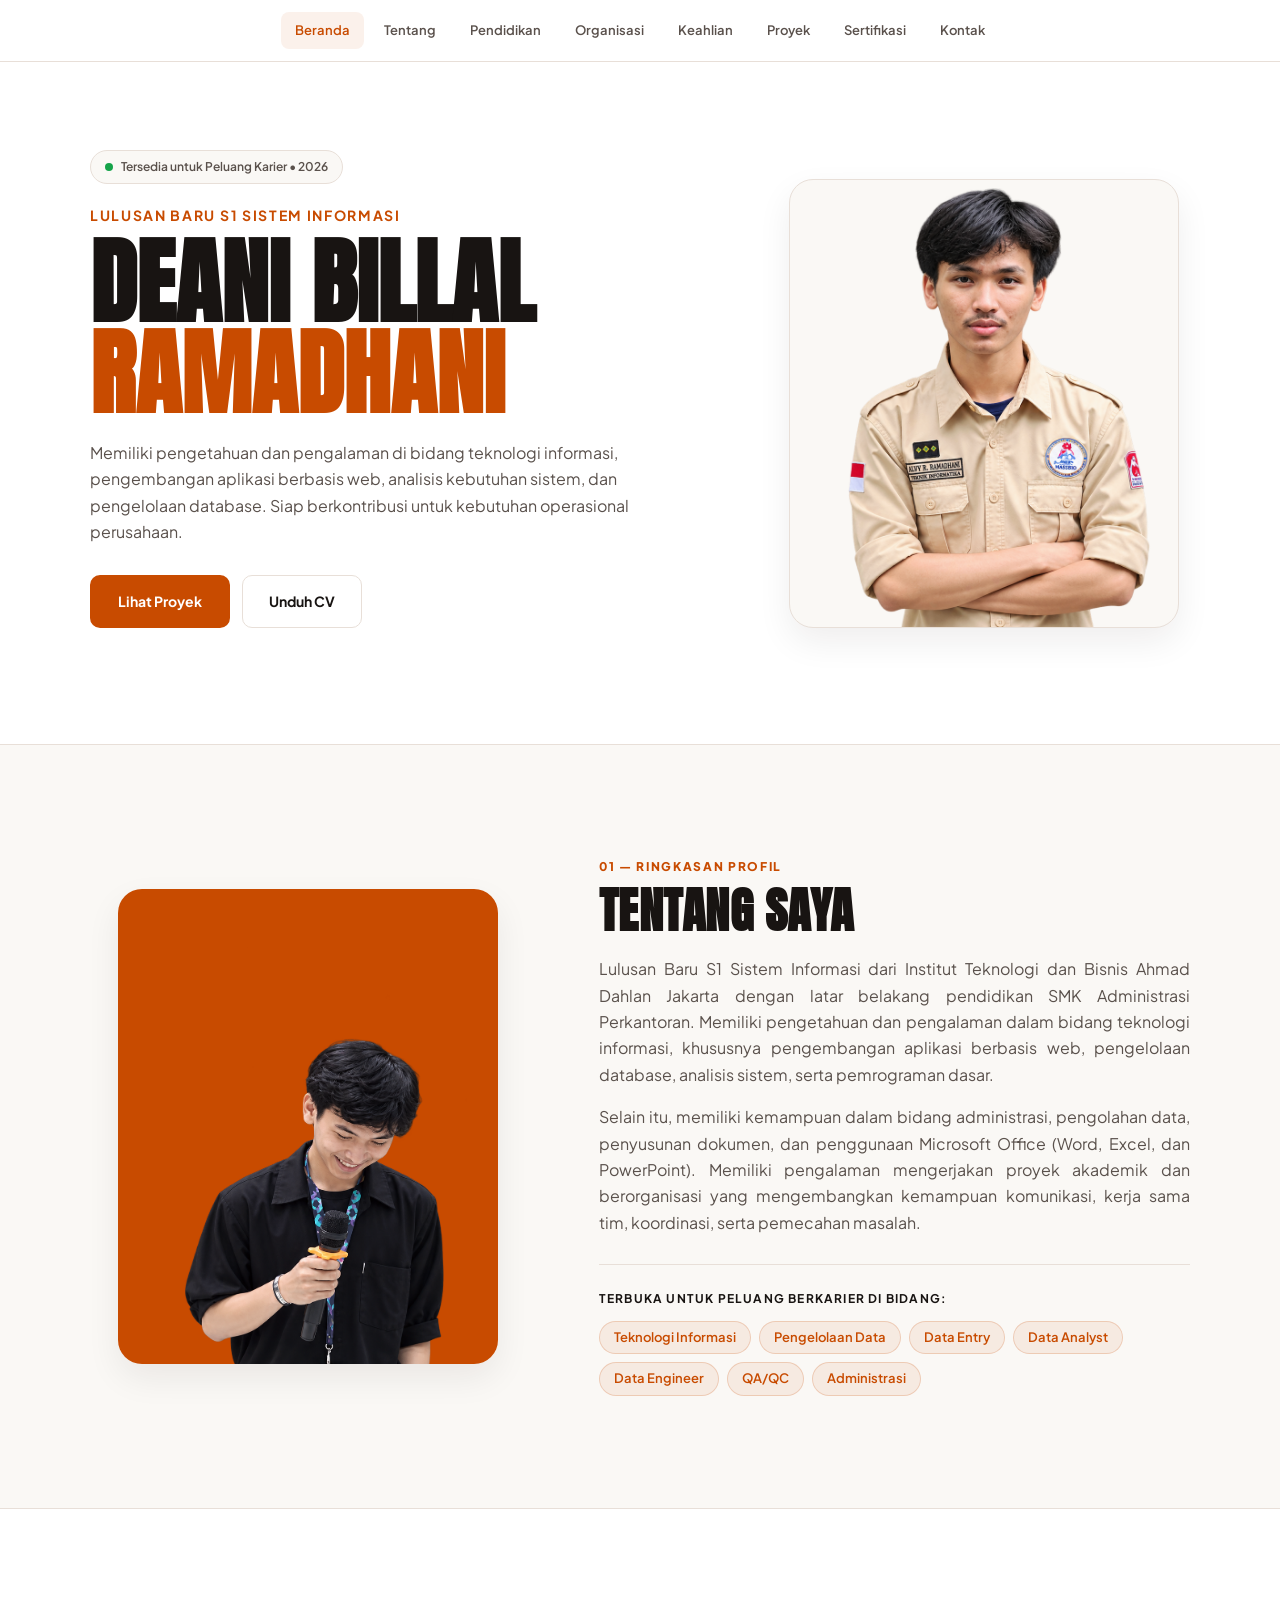
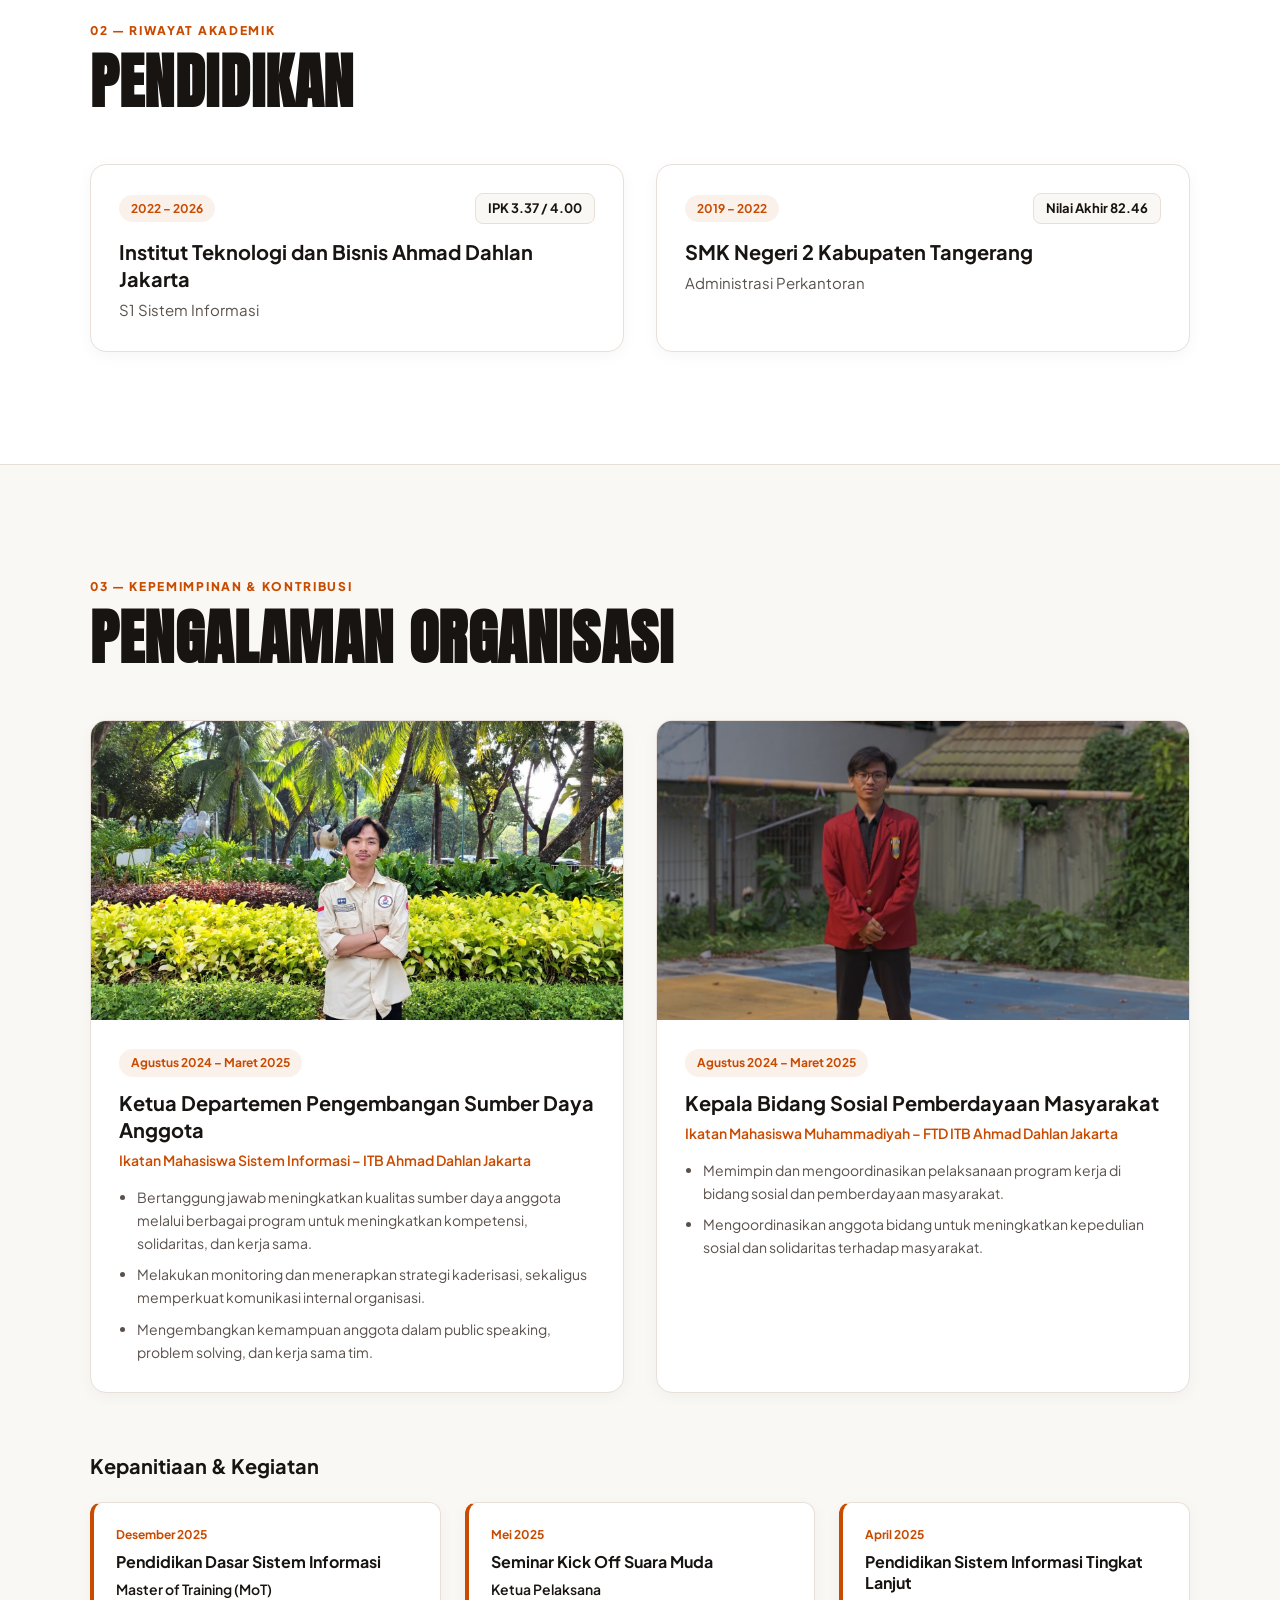
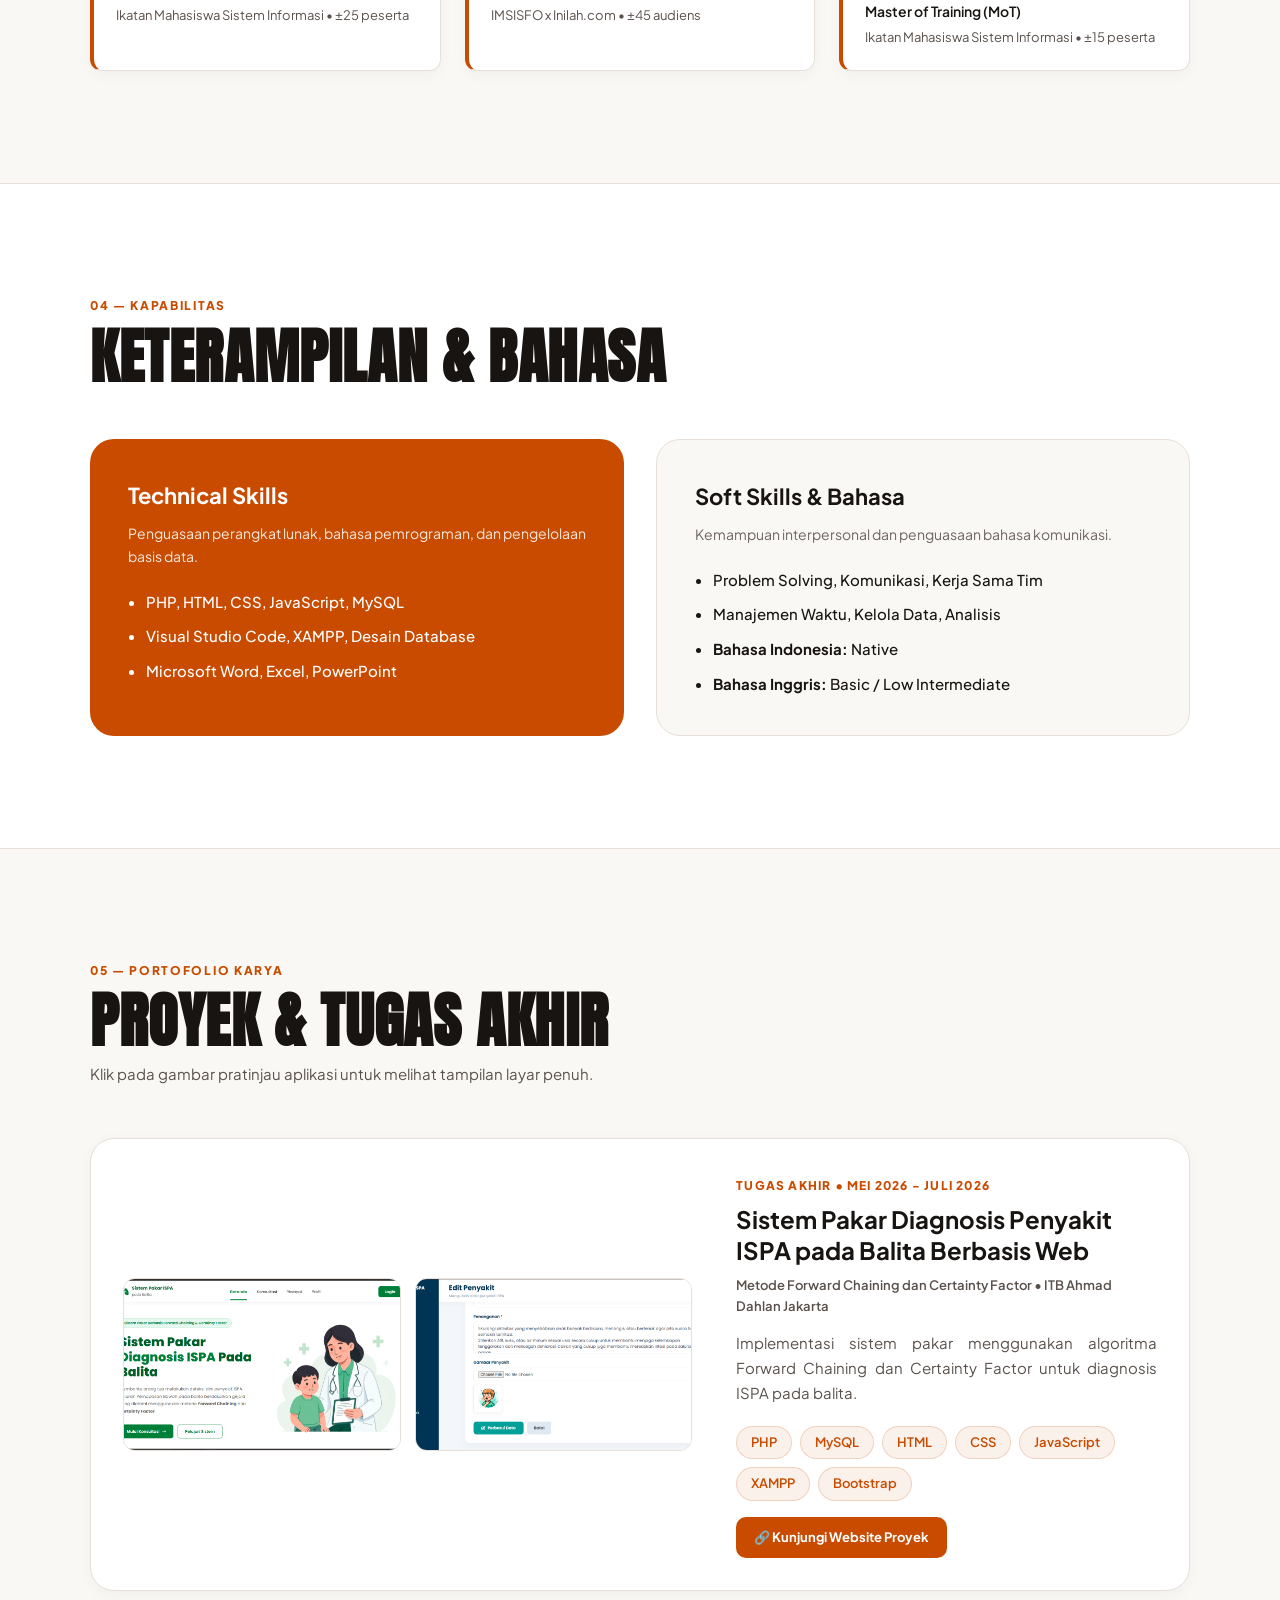
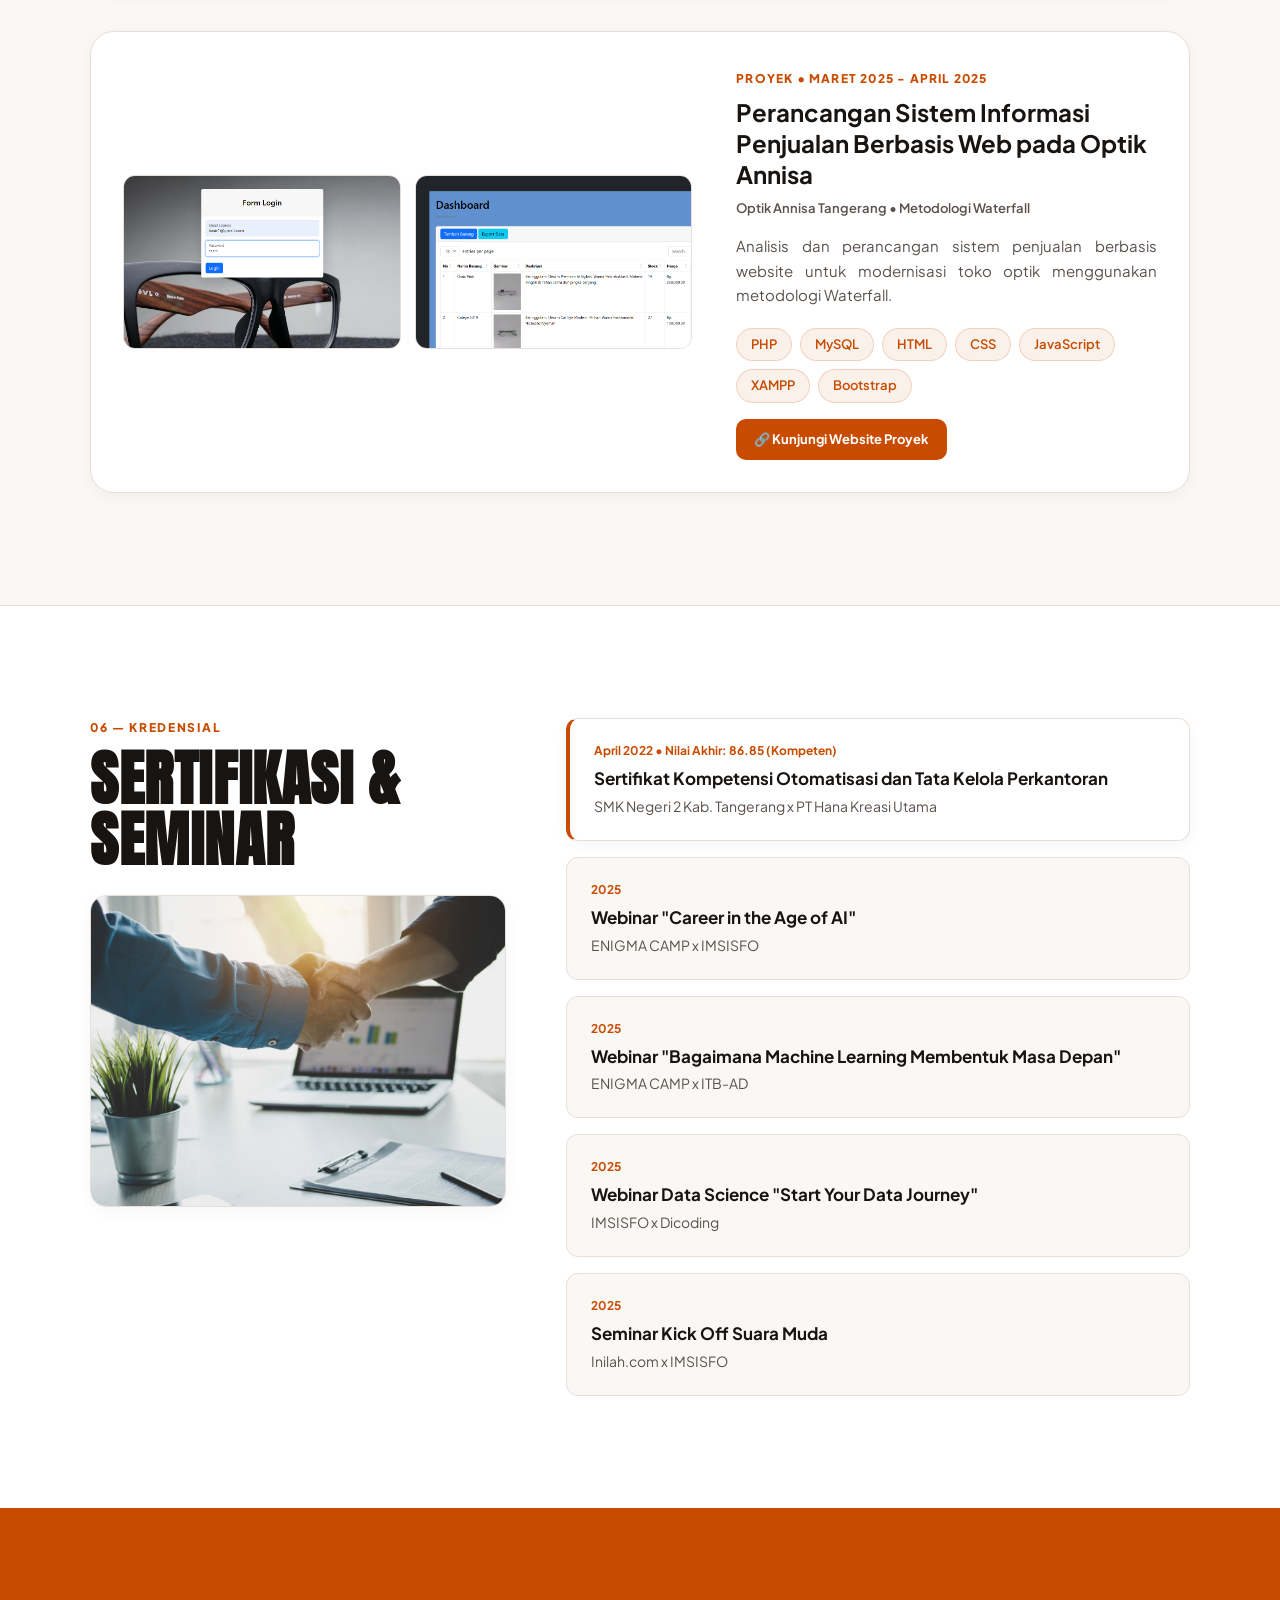
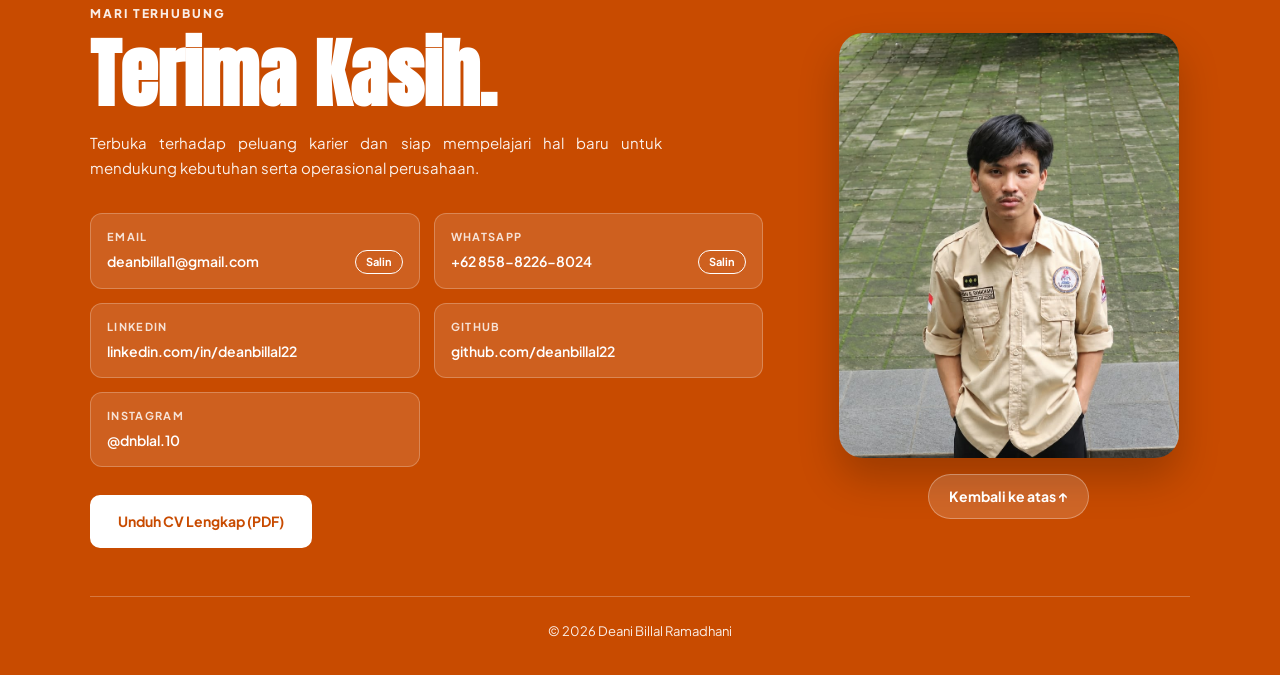
==== index.html @ 6716c003 "Final polish: Bento grid, responsive text, interactive UI" ====
<!DOCTYPE html>
<html lang="id">
<head>
  <meta charset="utf-8">
  <meta name="viewport" content="width=device-width, initial-scale=1, viewport-fit=cover">
  <title>Deani Billal Ramadhani — Portofolio 2026</title>
  <meta name="description" content="Portofolio Deani Billal Ramadhani, lulusan S1 Sistem Informasi dengan keahlian di bidang pengembangan web, pengelolaan data, dan administrasi perkantoran.">
  <link rel="preconnect" href="https://fonts.googleapis.com">
  <link rel="preconnect" href="https://fonts.gstatic.com" crossorigin>
  <link href="https://fonts.googleapis.com/css2?family=Anton&family=Plus+Jakarta+Sans:wght@400;500;600;700;800&display=swap" rel="stylesheet">
  <link rel="stylesheet" href="style.css">
</head>
<body>

  <!-- Navigasi Rata Tengah -->
  <header class="navbar">
    <nav class="nav-inner" aria-label="Navigasi utama">
      <a href="#beranda" class="active">Beranda</a>
      <a href="#tentang">Tentang</a>
      <a href="#pendidikan">Pendidikan</a>
      <a href="#organisasi">Organisasi</a>
      <a href="#keahlian">Keahlian</a>
      <a href="#proyek">Proyek</a>
      <a href="#sertifikasi">Sertifikasi</a>
      <a href="#kontak">Kontak</a>
    </nav>
  </header>

  <!-- 1. HERO / BERANDA -->
  <section class="hero" id="beranda">
    <div class="wrap">
      <div class="hero-layout">
        <div class="hero-content">
          <div class="status-pill">
            <span class="dot"></span> Tersedia untuk Peluang Karier • 2026
          </div>
          <p class="hero-kicker">Lulusan Baru S1 Sistem Informasi</p>
          <h1 class="hero-name">DEANI BILLAL<br><span>RAMADHANI</span></h1>
          <p class="hero-desc">
            Memiliki pengetahuan dan pengalaman di bidang teknologi informasi, pengembangan aplikasi berbasis web, analisis kebutuhan sistem, dan pengelolaan database. Siap berkontribusi untuk kebutuhan operasional perusahaan.
          </p>
          <div class="hero-cta">
            <a href="#proyek" class="btn btn-primary">Lihat Proyek</a>
            <a href="CV_Deani_Billal_Ramadhani.pdf" download class="btn btn-secondary">Unduh CV</a>
          </div>
        </div>

        <div class="hero-media">
          <div class="hero-photo-card">
            <img src="images/profil.png" alt="Deani Billal Ramadhani">
          </div>
        </div>
      </div>
    </div>
  </section>

  <!-- 2. TENTANG SAYA -->
  <section class="sec alt" id="tentang">
    <div class="wrap">
      <div class="about-layout">
        <div class="about-media">
          <div class="about-photo-frame">
            <img src="images/perkenalan.png" alt="Deani Billal Ramadhani">
          </div>
        </div>

        <div class="about-text">
          <span class="eyebrow">01 — RINGKASAN PROFIL</span>
          <h2 class="sec-title">Tentang Saya</h2>
          <p>
            Lulusan Baru S1 Sistem Informasi dari Institut Teknologi dan Bisnis Ahmad Dahlan Jakarta dengan latar belakang pendidikan SMK Administrasi Perkantoran. Memiliki pengetahuan dan pengalaman dalam bidang teknologi informasi, khususnya pengembangan aplikasi berbasis web, pengelolaan database, analisis sistem, serta pemrograman dasar.</p>
          <p>
            Selain itu, memiliki kemampuan dalam bidang administrasi, pengolahan data, penyusunan dokumen, dan penggunaan Microsoft Office (Word, Excel, dan PowerPoint). Memiliki pengalaman mengerjakan proyek akademik dan berorganisasi yang mengembangkan kemampuan komunikasi, kerja sama tim, koordinasi, serta pemecahan masalah.</p>

          <div class="focus-area">
            <span class="focus-label">Terbuka untuk peluang berkarier di bidang:</span>
            <div class="tag-cloud">
              <span>Teknologi Informasi</span>
              <span>Pengelolaan Data</span>
              <span>Data Entry</span>
              <span>Data Analyst</span>
              <span>Data Engineer</span>
              <span>QA/QC</span>
              <span>Administrasi</span>
            </div>
          </div>
        </div>
      </div>
    </div>
  </section>

  <!-- 3. PENDIDIKAN -->
  <section class="sec" id="pendidikan">
    <div class="wrap">
      <div class="sec-head">
        <span class="eyebrow">02 — RIWAYAT AKADEMIK</span>
        <h2 class="sec-title">Pendidikan</h2>
      </div>

      <div class="grid-2">
        <article class="card">
          <div class="card-top">
            <span class="pill-year">2022 – 2026</span>
            <span class="score-badge">IPK 3.37 / 4.00</span>
          </div>
          <h3 class="card-title">Institut Teknologi dan Bisnis Ahmad Dahlan Jakarta</h3>
          <p class="card-sub">S1 Sistem Informasi</p>
        </article>

        <article class="card">
          <div class="card-top">
            <span class="pill-year">2019 – 2022</span>
            <span class="score-badge">Nilai Akhir 82.46</span>
          </div>
          <h3 class="card-title">SMK Negeri 2 Kabupaten Tangerang</h3>
          <p class="card-sub">Administrasi Perkantoran</p>
        </article>
      </div>
    </div>
  </section>

  <!-- 4. ORGANISASI & KEPANITIAAN -->
  <section class="sec alt" id="organisasi">
    <div class="wrap">
      <div class="sec-head">
        <span class="eyebrow">03 — KEPEMIMPINAN &amp; KONTRIBUSI</span>
        <h2 class="sec-title">Pengalaman Organisasi</h2>
      </div>

      <div class="grid-2">
        <article class="org-card">
          <div class="org-thumb">
            <img src="images/organisasi-1.jpg" alt="Organisasi IMSISFO">
          </div>
          <div class="org-body">
            <span class="pill-year">Agustus 2024 – Maret 2025</span>
            <h3 class="card-title">Ketua Departemen Pengembangan Sumber Daya Anggota</h3>
            <p class="org-inst">Ikatan Mahasiswa Sistem Informasi – ITB Ahmad Dahlan Jakarta</p>
            <ul class="bullet-list">
              <li>Bertanggung jawab meningkatkan kualitas sumber daya anggota melalui berbagai program untuk meningkatkan kompetensi, solidaritas, dan kerja sama.</li>
              <li>Melakukan monitoring dan menerapkan strategi kaderisasi, sekaligus memperkuat komunikasi internal organisasi.</li>
              <li>Mengembangkan kemampuan anggota dalam public speaking, problem solving, dan kerja sama tim.</li>
            </ul>
          </div>
        </article>

        <article class="org-card">
          <div class="org-thumb">
            <img src="images/organisasi-2.png" alt="Organisasi IMM" style="object-position: 50% 25%;">
          </div>
          <div class="org-body">
            <span class="pill-year">Agustus 2024 – Maret 2025</span>
            <h3 class="card-title">Kepala Bidang Sosial Pemberdayaan Masyarakat</h3>
            <p class="org-inst">Ikatan Mahasiswa Muhammadiyah – FTD ITB Ahmad Dahlan Jakarta</p>
            <ul class="bullet-list">
              <li>Memimpin dan mengoordinasikan pelaksanaan program kerja di bidang sosial dan pemberdayaan masyarakat.</li>
              <li>Mengoordinasikan anggota bidang untuk meningkatkan kepedulian sosial dan solidaritas terhadap masyarakat.</li>
            </ul>
          </div>
        </article>
      </div>

      <div class="sub-block">
        <h3 class="sub-heading">Kepanitiaan &amp; Kegiatan</h3>
        <div class="grid-3">
          <div class="mini-card">
            <span class="mini-date">Desember 2025</span>
            <h4>Pendidikan Dasar Sistem Informasi</h4>
            <p class="mini-role">Master of Training (MoT)</p>
            <p class="mini-org">Ikatan Mahasiswa Sistem Informasi • ±25 peserta</p>
          </div>

          <div class="mini-card">
            <span class="mini-date">Mei 2025</span>
            <h4>Seminar Kick Off Suara Muda</h4>
            <p class="mini-role">Ketua Pelaksana</p>
            <p class="mini-org">IMSISFO x Inilah.com • ±45 audiens</p>
          </div>

          <div class="mini-card">
            <span class="mini-date">April 2025</span>
            <h4>Pendidikan Sistem Informasi Tingkat Lanjut</h4>
            <p class="mini-role">Master of Training (MoT)</p>
            <p class="mini-org">Ikatan Mahasiswa Sistem Informasi • ±15 peserta</p>
          </div>
        </div>
      </div>
    </div>
  </section>

  <!-- 5. KEAHLIAN & KOMPETENSI -->
  <section class="sec" id="keahlian">
    <div class="wrap">
      <div class="sec-head">
        <span class="eyebrow">04 — KAPABILITAS</span>
        <h2 class="sec-title">Keterampilan &amp; Bahasa</h2>
      </div>

      <div class="grid-2">
        <div class="skill-box accent-box">
          <h3>Technical Skills</h3>
          <p>Penguasaan perangkat lunak, bahasa pemrograman, dan pengelolaan basis data.</p>
          <ul class="skill-items">
            <li>PHP, HTML, CSS, JavaScript, MySQL</li>
            <li>Visual Studio Code, XAMPP, Desain Database</li>
            <li>Microsoft Word, Excel, PowerPoint</li>
          </ul>
        </div>

        <div class="skill-box light-box">
          <h3>Soft Skills &amp; Bahasa</h3>
          <p>Kemampuan interpersonal dan penguasaan bahasa komunikasi.</p>
          <ul class="skill-items">
            <li>Problem Solving, Komunikasi, Kerja Sama Tim</li>
            <li>Manajemen Waktu, Kelola Data, Analisis</li>
            <li><strong>Bahasa Indonesia:</strong> Native</li>
            <li><strong>Bahasa Inggris:</strong> Basic / Low Intermediate</li>
          </ul>
        </div>
      </div>
    </div>
  </section>

  <!-- 6. PROYEK & TUGAS AKHIR -->
  <section class="sec alt" id="proyek">
    <div class="wrap">
      <div class="sec-head">
        <span class="eyebrow">05 — PORTOFOLIO KARYA</span>
        <h2 class="sec-title">Proyek &amp; Tugas Akhir</h2>
        <p class="sec-lead">Klik pada gambar pratinjau aplikasi untuk melihat tampilan layar penuh.</p>
      </div>

      <div class="project-stack">
        <!-- Proyek 1 -->
        <article class="project-row">
          <div class="project-gallery">
            <div class="shot zoomable">
              <img src="images/proyek-1.png" alt="Sistem Pakar ISPA Balita">
            </div>
            <div class="shot zoomable">
              <img src="images/proyek-1b.png" alt="Admin Panel Sistem Pakar ISPA">
            </div>
          </div>
          <div class="project-detail">
          <span class="proj-num">TUGAS AKHIR • MEI 2026 - JULI 2026</span>
          <h3>Sistem Pakar Diagnosis Penyakit ISPA pada Balita Berbasis Web</h3>
          <p class="proj-meta">Metode Forward Chaining dan Certainty Factor • ITB Ahmad Dahlan Jakarta</p>
          <p class="proj-desc">
            Implementasi sistem pakar menggunakan algoritma Forward Chaining dan Certainty Factor untuk diagnosis ISPA pada balita.
          </p>
          <div class="tag-cloud">
            <span>PHP</span><span>MySQL</span><span>HTML</span><span>CSS</span><span>JavaScript</span><span>XAMPP</span><span>Bootstrap</span>
          </div>
          <div style="margin-top: 16px;">
          <a href="https://expert-system-ispa.echoesgarment.net" target="_blank" rel="noopener" class="btn btn-primary" style="padding: 8px 16px; font-size: 13px;">
            🔗 Kunjungi Website Proyek
          </a>
          </div>
          </div>
        </article>

        <!-- Proyek 2 -->
        <article class="project-row">
          <div class="project-gallery">
            <div class="shot zoomable">
              <img src="images/proyek-2.png" alt="Login Admin Optik Annisa">
            </div>
            <div class="shot zoomable">
              <img src="images/proyek-2b.png" alt="Dashboard Sistem Informasi Optik Annisa">
            </div>
          </div>
          <div class="project-detail">
            <span class="proj-num">PROYEK • MARET 2025 - APRIL 2025</span>
            <h3>Perancangan Sistem Informasi Penjualan Berbasis Web pada Optik Annisa</h3>
            <p class="proj-meta">Optik Annisa Tangerang • Metodologi Waterfall</p>
            <p class="proj-desc">
              Analisis dan perancangan sistem penjualan berbasis website untuk modernisasi toko optik menggunakan metodologi Waterfall.
            </p>
            <div class="tag-cloud">
              <span>PHP</span><span>MySQL</span><span>HTML</span><span>CSS</span><span>JavaScript</span><span>XAMPP</span><span>Bootstrap</span>
            </div>
            <div style="margin-top: 16px;">
             <a href="https://expert-system-ispa.echoesgarment.net" target="_blank" rel="noopener" class="btn btn-primary" style="padding: 8px 16px; font-size: 13px;">
              🔗 Kunjungi Website Proyek
            </a>
            </div>
          </div>
        </article>
      </div>
    </div>
  </section>

  <!-- 7. SERTIFIKASI & SEMINAR -->
  <section class="sec" id="sertifikasi">
    <div class="wrap">
      <div class="cert-layout">
        <div class="cert-side">
          <span class="eyebrow">06 — KREDENSIAL</span>
          <h2 class="sec-title">Sertifikasi &amp; Seminar</h2>
          <div class="cert-photo">
            <img src="images/sertifikasi.png" alt="Sertifikasi dan Pelatihan">
          </div>
        </div>

        <div class="cert-items">
          <article class="cert-item highlight-cert">
            <span class="cert-time">April 2022 • Nilai Akhir: 86.85 (Kompeten)</span>
            <h3>Sertifikat Kompetensi Otomatisasi dan Tata Kelola Perkantoran</h3>
            <p>SMK Negeri 2 Kab. Tangerang x PT Hana Kreasi Utama</p>
          </article>

          <article class="cert-item">
            <span class="cert-time">2025</span>
            <h3>Webinar "Career in the Age of AI"</h3>
            <p>ENIGMA CAMP x IMSISFO</p>
          </article>

          <article class="cert-item">
            <span class="cert-time">2025</span>
            <h3>Webinar "Bagaimana Machine Learning Membentuk Masa Depan"</h3>
            <p>ENIGMA CAMP x ITB-AD</p>
          </article>

          <article class="cert-item">
            <span class="cert-time">2025</span>
            <h3>Webinar Data Science "Start Your Data Journey"</h3>
            <p>IMSISFO x Dicoding</p>
          </article>

          <article class="cert-item">
            <span class="cert-time">2025</span>
            <h3>Seminar Kick Off Suara Muda</h3>
            <p>Inilah.com x IMSISFO</p>
          </article>
        </div>
      </div>
    </div>
  </section>

  <!-- 8. KONTAK & PENUTUP -->
  <footer class="footer" id="kontak">
    <div class="wrap">
      <div class="footer-layout">
        <div class="footer-info">
          <span class="footer-kicker">MARI TERHUBUNG</span>
          <h2 class="footer-heading">Terima Kasih.</h2>
          <p class="footer-lead">
            Terbuka terhadap peluang karier dan siap mempelajari hal baru untuk mendukung kebutuhan serta operasional perusahaan.
          </p>

          <div class="contact-grid">
            <div class="contact-card">
              <span class="c-label">Email</span>
              <div class="c-row">
                <a href="mailto:deanbillal1@gmail.com" id="val-email">deanbillal1@gmail.com</a>
                <button type="button" class="copy-btn" data-target="val-email">Salin</button>
              </div>
            </div>

            <div class="contact-card">
              <span class="c-label">WhatsApp</span>
              <div class="c-row">
                <a href="https://wa.me/6285882268024" target="_blank" rel="noopener" id="val-wa">+62 858-8226-8024</a>
                <button type="button" class="copy-btn" data-target="val-wa">Salin</button>
              </div>
            </div>

            <div class="contact-card">
              <span class="c-label">LinkedIn</span>
              <div class="c-row">
                <a href="https://www.linkedin.com/in/deanbillal22" target="_blank" rel="noopener">linkedin.com/in/deanbillal22</a>
              </div>
            </div>

            <!-- TAMBAHKAN KODE INI UNTUK GITHUB -->
            <div class="contact-card">
              <span class="c-label">GitHub</span>
              <div class="c-row">
                <a href="https://github.com/deanbillal22" target="_blank" rel="noopener">github.com/deanbillal22</a>
              </div>
            </div>

            <!-- KODE INSTAGRAM (Pastikan sudah ada atau sesuaikan link-nya) -->
            <div class="contact-card">
              <span class="c-label">Instagram</span>
              <div class="c-row">
                <a href="https://www.instagram.com/dnblal.10" target="_blank" rel="noopener">@dnblal.10</a>
              </div>
            </div>
          </div>

          <div class="footer-cta">
            <a href="CV_Deani_Billal_Ramadhani.pdf" download class="btn btn-white">Unduh CV Lengkap (PDF)</a>
          </div>
        </div>

       <div class="footer-media">
          <div class="footer-photo">
            <img src="images/penutup.jpg" alt="Deani Billal Ramadhani">
          </div>
          <!-- Tombol kembali ke atas dipindah ke sini (di bawah foto) -->
          <div class="footer-back-to-top">
            <a href="#beranda" class="btn-back-top">Kembali ke atas ↑</a>
          </div>
        </div>
      </div>

      <!-- Teks hak cipta diatur agar berada di tengah -->
      <div class="footer-bar center-bar">
        <span>© 2026 Deani Billal Ramadhani</span>
      </div>
    </div>
  </footer>

  <!-- Lightbox Modal -->
  <div class="lightbox" id="lightbox" aria-hidden="true" role="dialog">
    <button class="lb-close" id="lb-close" aria-label="Tutup pratinjau">&times;</button>
    <img id="lb-img" src="" alt="">
    <p id="lb-caption"></p>
  </div>

  <script src="script.js" defer></script>
</body>
</html>
---- style.css ----
/* ========== Reset & Variabel Desain ========== */
:root {
  --brand: #C84B00;
  --brand-hover: #A53D00;
  --brand-tint: rgba(200, 75, 0, 0.08);
  --bg: #FFFFFF;
  --bg-alt: #FAF8F5;
  --ink: #181412;
  --ink-muted: #5A514C;
  --border: #E8DFD8;
  --radius-xl: 24px;
  --radius-lg: 16px;
  --radius-md: 12px;
  --shadow-sm: 0 4px 16px rgba(24, 20, 18, 0.04);
  --shadow-md: 0 14px 34px rgba(24, 20, 18, 0.07);
  --font-display: 'Anton', Impact, sans-serif;
  --font-sans: 'Plus Jakarta Sans', system-ui, -apple-system, sans-serif;
}

*, *::before, *::after {
  box-sizing: border-box;
}

html {
  scroll-behavior: smooth;
  scroll-padding-top: 68px;
}

body {
  margin: 0;
  font-family: var(--font-sans);
  color: var(--ink);
  background: var(--bg);
  line-height: 1.65;
  -webkit-font-smoothing: antialiased;
  text-align: left;
}

img {
  display: block;
  width: 100%;
  height: 100%;
  object-fit: cover;
}

h1, h2, h3, h4, p, ul {
  margin: 0;
}

ul {
  padding: 0;
  list-style: none;
}

a {
  color: inherit;
  text-decoration: none;
}

.wrap {
  width: 100%;
  max-width: 1180px;
  margin-inline: auto;
  padding-inline: clamp(20px, 4vw, 40px);
}

/* ========== Navigasi Rata Tengah ========== */
.navbar {
  position: sticky;
  top: 0;
  z-index: 50;
  background: rgba(255, 255, 255, 0.92);
  backdrop-filter: blur(12px);
  border-bottom: 1px solid var(--border);
}

.nav-inner {
  max-width: 1180px;
  margin-inline: auto;
  padding: 12px 20px;
  display: flex;
  justify-content: center;
  gap: 6px;
  overflow-x: auto;
  scrollbar-width: none;
}

.nav-inner::-webkit-scrollbar {
  display: none;
}

.nav-inner a {
  padding: 8px 14px;
  font-size: 13px;
  font-weight: 600;
  color: var(--ink-muted);
  border-radius: 8px;
  white-space: nowrap;
  transition: all 0.2s ease;
}

.nav-inner a:hover,
.nav-inner a.active {
  color: var(--brand);
  background: var(--brand-tint);
}

/* ========== Tombol & Elemen Umum ========== */
.btn {
  display: inline-flex;
  align-items: center;
  justify-content: center;
  padding: 13px 26px;
  border-radius: 10px;
  font-size: 14px;
  font-weight: 700;
  transition: all 0.2s ease;
  cursor: pointer;
}

.btn-primary {
  background: var(--brand);
  color: #fff;
  border: 2px solid var(--brand);
}

.btn-primary:hover {
  background: var(--brand-hover);
  border-color: var(--brand-hover);
  transform: translateY(-2px);
}

.btn-secondary {
  background: #fff;
  color: var(--ink);
  border: 1.5px solid var(--border);
}

.btn-secondary:hover {
  border-color: var(--brand);
  color: var(--brand);
}

.btn-white {
  background: #fff;
  color: var(--brand);
  border: 2px solid #fff;
}

.btn-white:hover {
  background: rgba(255, 255, 255, 0.9);
  transform: translateY(-2px);
}

.eyebrow {
  display: block;
  font-size: 12px;
  font-weight: 800;
  letter-spacing: 0.14em;
  color: var(--brand);
  text-transform: uppercase;
  margin-bottom: 10px;
}

.sec {
  padding-block: clamp(72px, 9vw, 112px);
}

.sec.alt {
  background: var(--bg-alt);
  border-top: 1px solid var(--border);
  border-bottom: 1px solid var(--border);
}

.sec-head {
  margin-bottom: clamp(36px, 5vw, 52px);
}

.sec-title {
  font-family: var(--font-display);
  font-size: clamp(36px, 5.5vw, 60px);
  line-height: 1.02;
  letter-spacing: 0.01em;
  text-transform: uppercase;
  color: var(--ink);
}

.sec-lead {
  margin-top: 10px;
  font-size: 15px;
  color: var(--ink-muted);
  text-align: left;
}

/* ========== 1. Hero / Beranda ========== */
.hero {
  padding-block: clamp(48px, 7vw, 88px);
}

.hero-layout {
  display: grid;
  grid-template-columns: 1.2fr 0.8fr;
  gap: clamp(36px, 6vw, 72px);
  align-items: center;
}

.status-pill {
  display: inline-flex;
  align-items: center;
  gap: 8px;
  padding: 6px 14px;
  background: var(--bg-alt);
  border: 1px solid var(--border);
  border-radius: 999px;
  font-size: 12px;
  font-weight: 600;
  color: var(--ink-muted);
  margin-bottom: 20px;
  transition: all 0.2s ease;
}

.status-pill:hover {
  border-color: var(--brand);
  background: #fff;
  box-shadow: var(--shadow-sm);
}

.status-pill .dot {
  width: 8px;
  height: 8px;
  border-radius: 50%;
  background: #16A34A;
}

.hero-kicker {
  font-size: 14px;
  font-weight: 700;
  text-transform: uppercase;
  letter-spacing: 0.12em;
  color: var(--brand);
  margin-bottom: 10px;
}

.hero-name {
  font-family: var(--font-display);
  font-size: clamp(54px, 7.5vw, 94px);
  line-height: 0.96;
  color: var(--ink);
  margin-bottom: 22px;
}

.hero-name span {
  color: var(--brand);
}

.hero-desc {
  font-size: 16px;
  color: var(--ink-muted);
  max-width: 54ch;
  margin-bottom: 30px;
  text-align: left;
}

.hero-cta {
  display: flex;
  flex-wrap: wrap;
  gap: 12px;
  margin-bottom: 28px;
}

.hero-meta {
  display: flex;
  align-items: center;
  gap: 10px;
  font-size: 13px;
  font-weight: 600;
  color: var(--ink-muted);
}

.hero-meta a:hover {
  color: var(--brand);
}

/* Bingkai Foto Profil Utama (Interaktif) */
.hero-photo-card {
  width: 100%;
  max-width: 390px;
  margin-inline: auto;
  aspect-ratio: 4 / 4.6;
  background: var(--bg-alt);
  border: 1px solid var(--border);
  border-radius: var(--radius-xl);
  overflow: hidden;
  box-shadow: var(--shadow-md);
  transition: all 0.35s ease;
}

.hero-photo-card img {
  object-fit: cover;
  object-position: 50% 10%;
  transition: transform 0.5s cubic-bezier(0.16, 1, 0.3, 1);
}

.hero-photo-card:hover {
  transform: translateY(-5px);
  box-shadow: 0 20px 40px rgba(200, 75, 0, 0.2);
  border-color: rgba(200, 75, 0, 0.4);
}

.hero-photo-card:hover img {
  transform: scale(1.04);
}

/* ========== 2. Tentang Saya ========== */
.about-layout {
  display: grid;
  grid-template-columns: 0.85fr 1.15fr;
  gap: clamp(36px, 6vw, 72px);
  align-items: center;
}

.about-photo-frame {
  width: 100%;
  max-width: 380px;
  margin-inline: auto;
  aspect-ratio: 4 / 5;
  border-radius: var(--radius-xl);
  overflow: hidden;
  background: var(--brand);
  box-shadow: var(--shadow-md);
  transition: all 0.35s ease;
}

.about-photo-frame img {
  object-fit: cover;
  object-position: top center;
  transition: transform 0.5s cubic-bezier(0.16, 1, 0.3, 1);
}

.about-photo-frame:hover {
  transform: translateY(-5px);
  box-shadow: 0 20px 40px rgba(200, 75, 0, 0.2);
  border-color: rgba(200, 75, 0, 0.4);
}

.about-photo-frame:hover img {
  transform: scale(1.04);
}

.about-text .sec-title {
  font-size: clamp(32px, 4.2vw, 48px);
  margin-bottom: 20px;
}

.about-text p {
  color: var(--ink-muted);
  margin-bottom: 16px;
  text-align: left;
}

.focus-area {
  margin-top: 28px;
  padding-top: 24px;
  border-top: 1px solid var(--border);
}

.focus-label {
  display: block;
  font-size: 12px;
  font-weight: 700;
  text-transform: uppercase;
  letter-spacing: 0.1em;
  color: var(--ink);
  margin-bottom: 12px;
}

.tag-cloud {
  display: flex;
  flex-wrap: wrap;
  gap: 8px;
}

.tag-cloud span {
  font-size: 13px;
  font-weight: 600;
  color: var(--brand);
  background: var(--brand-tint);
  border: 1px solid rgba(200, 75, 0, 0.2);
  padding: 5px 14px;
  border-radius: 999px;
  transition: all 0.2s ease;
}

.tag-cloud span:hover {
  background: var(--brand);
  color: #fff;
  transform: translateY(-2px);
}

/* ========== Grid Umum & Kartu (Pendidikan tetap standar) ========== */
.grid-2 {
  display: grid;
  grid-template-columns: repeat(2, minmax(0, 1fr));
  gap: clamp(20px, 3vw, 32px);
}

.grid-3 {
  display: grid;
  grid-template-columns: repeat(3, minmax(0, 1fr));
  gap: clamp(18px, 2.5vw, 24px);
}

.card {
  background: #fff;
  border: 1px solid var(--border);
  border-radius: var(--radius-lg);
  padding: 28px;
  box-shadow: var(--shadow-sm);
  transition: transform 0.2s ease, box-shadow 0.2s ease;
}

.card:hover {
  transform: translateY(-4px);
  box-shadow: var(--shadow-md);
}

.card-top {
  display: flex;
  justify-content: space-between;
  align-items: center;
  gap: 10px;
  flex-wrap: wrap;
  margin-bottom: 14px;
}

.pill-year {
  display: inline-block;
  font-size: 12px;
  font-weight: 700;
  color: var(--brand);
  background: var(--brand-tint);
  padding: 4px 12px;
  border-radius: 999px;
}

.score-badge {
  font-size: 13px;
  font-weight: 700;
  color: var(--ink);
  background: var(--bg-alt);
  border: 1px solid var(--border);
  padding: 4px 12px;
  border-radius: 8px;
}

.card-title {
  font-size: 20px;
  font-weight: 700;
  line-height: 1.35;
  color: var(--ink);
  margin-bottom: 6px;
}

.card-sub {
  font-size: 15px;
  color: var(--ink-muted);
}

/* ========== 4. Organisasi & Kepanitiaan (Box Interaktif) ========== */
.org-card {
  background: #fff;
  border: 1px solid var(--border);
  border-radius: var(--radius-lg);
  overflow: hidden;
  box-shadow: var(--shadow-sm);
  display: flex;
  flex-direction: column;
  transition: all 0.3s cubic-bezier(0.16, 1, 0.3, 1);
}

.org-card:hover {
  transform: translateY(-6px);
  box-shadow: 0 16px 36px rgba(24, 20, 18, 0.09);
  border-color: rgba(200, 75, 0, 0.35);
}

.org-thumb {
  width: 100%;
  aspect-ratio: 16 / 9;
  overflow: hidden;
  background: #eee;
}

.org-body {
  padding: 28px;
  flex: 1;
}

.org-body .pill-year {
  margin-bottom: 12px;
}

.org-inst {
  font-size: 14px;
  font-weight: 600;
  color: var(--brand);
  margin-bottom: 14px;
}

.bullet-list {
  padding-left: 18px;
  list-style: disc;
  color: var(--ink-muted);
  font-size: 14px;
  display: grid;
  gap: 8px;
  text-align: left;
}

.sub-block {
  margin-top: 56px;
}

.sub-heading {
  font-size: 20px;
  font-weight: 700;
  margin-bottom: 20px;
  color: var(--ink);
}

.mini-card {
  background: #fff;
  border: 1px solid var(--border);
  border-left: 4px solid var(--brand);
  border-radius: var(--radius-md);
  padding: 22px;
  box-shadow: var(--shadow-sm);
  transition: all 0.3s ease;
}

.mini-card:hover {
  transform: translateY(-4px);
  box-shadow: var(--shadow-md);
  border-color: rgba(200, 75, 0, 0.4);
}

.mini-date {
  display: block;
  font-size: 12px;
  font-weight: 700;
  color: var(--brand);
  margin-bottom: 6px;
}

.mini-card h4 {
  font-size: 16px;
  font-weight: 700;
  line-height: 1.35;
  margin-bottom: 6px;
}

.mini-role {
  font-size: 14px;
  font-weight: 600;
  color: var(--ink);
}

.mini-org {
  font-size: 13px;
  color: var(--ink-muted);
  margin-top: 4px;
}

/* ========== 5. Keahlian (Box Interaktif) ========== */
.skill-box {
  border-radius: var(--radius-xl);
  padding: clamp(28px, 4vw, 38px);
  transition: all 0.3s cubic-bezier(0.16, 1, 0.3, 1);
}

.skill-box:hover {
  transform: translateY(-5px);
  box-shadow: 0 16px 32px rgba(24, 20, 18, 0.08);
}

.accent-box {
  background: var(--brand);
  color: #fff;
}

.accent-box:hover {
  box-shadow: 0 16px 32px rgba(200, 75, 0, 0.25);
}

.light-box {
  background: var(--bg-alt);
  border: 1px solid var(--border);
}

.skill-box h3 {
  font-size: 22px;
  font-weight: 700;
  margin-bottom: 8px;
}

.skill-box p {
  font-size: 14px;
  opacity: 0.88;
  margin-bottom: 22px;
  text-align: left;
}

.light-box p {
  color: var(--ink-muted);
}

.skill-items {
  display: grid;
  gap: 10px;
  padding-left: 18px;
  list-style: disc;
  font-size: 15px;
  font-weight: 500;
  text-align: left;
}

.tools-row {
  margin-top: 32px;
}

.tool-group {
  background: #fff;
  border: 1px solid var(--border);
  border-radius: var(--radius-lg);
  padding: 24px;
}

.tool-group h4 {
  font-size: 15px;
  font-weight: 700;
  margin-bottom: 14px;
  color: var(--ink);
}

/* ========== 6. Proyek (Galeri Foto Proyek Standar/Sesuai Permintaan) ========== */
.project-stack {
  display: grid;
  gap: 40px;
}

.project-row {
  background: #fff;
  border: 1px solid var(--border);
  border-radius: var(--radius-xl);
  padding: clamp(20px, 3vw, 32px);
  box-shadow: var(--shadow-sm);
  display: grid;
  grid-template-columns: 1.15fr 0.85fr;
  gap: clamp(24px, 4vw, 44px);
  align-items: center;
  transition: all 0.3s ease;
}

.project-row:hover {
  box-shadow: var(--shadow-md);
  border-color: rgba(200, 75, 0, 0.3);
}

.project-gallery {
  display: grid;
  grid-template-columns: 1fr 1fr;
  gap: 14px;
}

.shot {
  aspect-ratio: 16 / 10;
  border-radius: var(--radius-md);
  overflow: hidden;
  border: 1px solid var(--border);
  background: #f5f5f5;
  cursor: zoom-in;
  transition: transform 0.25s ease, border-color 0.25s ease;
}

.shot:hover {
  transform: translateY(-3px);
  border-color: var(--brand);
}

.proj-num {
  display: inline-block;
  font-size: 12px;
  font-weight: 800;
  letter-spacing: 0.1em;
  color: var(--brand);
  margin-bottom: 8px;
}

.project-detail h3 {
  font-size: 24px;
  font-weight: 700;
  line-height: 1.3;
  margin-bottom: 8px;
}

.proj-meta {
  font-size: 13px;
  font-weight: 600;
  color: var(--ink-muted);
  margin-bottom: 14px;
}

.proj-desc {
  font-size: 15px;
  color: var(--ink-muted);
  margin-bottom: 20px;
  text-align: left;
}

/* ========== 7. Sertifikasi (Foto & Box Interaktif) ========== */
.cert-layout {
  display: grid;
  grid-template-columns: 0.8fr 1.2fr;
  gap: clamp(32px, 5vw, 60px);
  align-items: start;
}

.cert-side {
  position: sticky;
  top: 84px;
}

.cert-side .sec-title {
  margin-bottom: 24px;
}

.cert-photo {
  width: 100%;
  aspect-ratio: 4 / 3;
  border-radius: var(--radius-lg);
  overflow: hidden;
  border: 1px solid var(--border);
  box-shadow: var(--shadow-sm);
  transition: all 0.35s ease;
}

.cert-photo img {
  transition: transform 0.5s cubic-bezier(0.16, 1, 0.3, 1);
}

.cert-photo:hover {
  transform: translateY(-4px);
  box-shadow: 0 16px 32px rgba(200, 75, 0, 0.18);
  border-color: rgba(200, 75, 0, 0.4);
}

.cert-photo:hover img {
  transform: scale(1.04);
}

.cert-items {
  display: grid;
  gap: 16px;
}

.cert-item {
  background: var(--bg-alt);
  border: 1px solid var(--border);
  border-radius: var(--radius-md);
  padding: 22px 24px;
  transition: all 0.3s ease;
}

.cert-item:hover {
  transform: translateY(-4px);
  box-shadow: var(--shadow-sm);
  border-color: rgba(200, 75, 0, 0.3);
}

.highlight-cert {
  border-left: 4px solid var(--brand);
  background: #fff;
  box-shadow: var(--shadow-sm);
}

.cert-time {
  display: block;
  font-size: 12px;
  font-weight: 700;
  color: var(--brand);
  margin-bottom: 6px;
}

.cert-item h3 {
  font-size: 17px;
  font-weight: 700;
  line-height: 1.4;
  margin-bottom: 4px;
}

.cert-item p {
  font-size: 14px;
  color: var(--ink-muted);
  text-align: left;
}

/* ========== 8. Footer & Kontak (Foto & Box Kontak Interaktif) ========== */
.footer {
  background: var(--brand);
  color: #fff;
  padding-block: clamp(64px, 8vw, 96px) 32px;
}

.footer-layout {
  display: grid;
  grid-template-columns: 1.3fr 0.7fr;
  gap: clamp(32px, 5vw, 64px);
  align-items: center;
  padding-bottom: 48px;
  border-bottom: 1px solid rgba(255, 255, 255, 0.25);
}

.footer-kicker {
  display: block;
  font-size: 12px;
  font-weight: 800;
  letter-spacing: 0.16em;
  opacity: 0.9;
  margin-bottom: 12px;
}

.footer-heading {
  font-family: var(--font-display);
  font-size: clamp(42px, 6.5vw, 76px);
  line-height: 1.02;
  margin-bottom: 18px;
}

.footer-lead {
  font-size: 15px;
  opacity: 0.92;
  max-width: 52ch;
  margin-bottom: 32px;
  text-align: left;
}

.contact-grid {
  display: grid;
  grid-template-columns: repeat(2, minmax(0, 1fr));
  gap: 14px;
  margin-bottom: 28px;
}

.contact-card {
  background: rgba(255, 255, 255, 0.12);
  border: 1px solid rgba(255, 255, 255, 0.24);
  border-radius: var(--radius-md);
  padding: 14px 16px;
  transition: all 0.25s ease;
}

.contact-card:hover {
  background: rgba(255, 255, 255, 0.22);
  transform: translateY(-3px);
  border-color: rgba(255, 255, 255, 0.5);
  box-shadow: 0 10px 25px rgba(0, 0, 0, 0.15);
}

.c-label {
  display: block;
  font-size: 11px;
  font-weight: 700;
  text-transform: uppercase;
  letter-spacing: 0.12em;
  opacity: 0.82;
  margin-bottom: 4px;
}

.c-row {
  display: flex;
  align-items: center;
  justify-content: space-between;
  gap: 8px;
  flex-wrap: wrap;
}

.c-row a {
  font-size: 14px;
  font-weight: 600;
  text-decoration: none;
  text-underline-offset: 3px;
  word-break: break-all;
}

.c-row a:hover {
  text-decoration: underline;
}

.copy-btn {
  font: inherit;
  font-size: 11px;
  font-weight: 700;
  color: #fff;
  background: transparent;
  border: 1.5px solid #fff;
  border-radius: 999px;
  padding: 2px 10px;
  cursor: pointer;
  transition: all 0.2s ease;
}

.copy-btn:hover {
  background: #fff;
  color: var(--brand);
}

.footer-photo {
  width: 100%;
  max-width: 340px;
  margin-inline: auto;
  aspect-ratio: 4 / 5;
  border-radius: var(--radius-xl);
  overflow: hidden;
  box-shadow: 0 20px 40px rgba(0, 0, 0, 0.22);
  transition: all 0.35s ease;
}

.footer-photo img {
  transition: transform 0.5s cubic-bezier(0.16, 1, 0.3, 1);
}

.footer-photo:hover {
  transform: translateY(-4px);
  box-shadow: 0 20px 40px rgba(0, 0, 0, 0.35);
}

.footer-photo:hover img {
  transform: scale(1.04);
}

.footer-bar {
  padding-top: 24px;
  display: flex;
  justify-content: space-between;
  align-items: center;
  font-size: 13px;
  opacity: 0.9;
}

.footer-bar a:hover {
  text-decoration: underline;
}

/* ========== Lightbox Modal ========== */
.lightbox {
  position: fixed;
  inset: 0;
  z-index: 100;
  background: rgba(24, 20, 18, 0.92);
  display: flex;
  flex-direction: column;
  align-items: center;
  justify-content: center;
  padding: 24px;
  opacity: 0;
  pointer-events: none;
  transition: opacity 0.25s ease;
}

.lightbox.open {
  opacity: 1;
  pointer-events: auto;
}

.lightbox img {
  width: auto;
  height: auto;
  max-width: 90vw;
  max-height: 80vh;
  object-fit: contain;
  border-radius: 12px;
}

.lightbox p {
  color: #fff;
  margin-top: 14px;
  font-size: 14px;
  text-align: center;
}

.lb-close {
  position: absolute;
  top: 20px;
  right: 28px;
  background: none;
  border: none;
  color: #fff;
  font-size: 38px;
  cursor: pointer;
}

/* ========== Responsif Tablet & Mobile ========== */
@media (max-width: 900px) {
  .hero-layout,
  .about-layout,
  .project-row,
  .cert-layout,
  .footer-layout {
    grid-template-columns: 1fr;
  }

  .hero-photo-card {
    max-width: 320px;
  }

  .about-photo-frame {
    max-width: 320px;
  }

  .cert-side {
    position: static;
  }

  .footer-photo {
    max-width: 280px;
  }
}

@media (max-width: 680px) {
  .grid-2,
  .grid-3,
  .contact-grid,
  .project-gallery {
    grid-template-columns: 1fr;
  }

  .nav-inner {
    justify-content: flex-start;
  }
}

/* Pengaturan Teks Paragraf */
.about-text p, .proj-desc, .footer-lead {
  text-align: left;
}

@media (min-width: 900px) {
  .about-text p, .proj-desc, .footer-lead {
    text-align: justify;
  }
}

/* Styling untuk tombol Kembali ke Atas di bawah foto */
.footer-back-to-top {
  margin-top: 16px;
  text-align: center;
}

.btn-back-top {
  display: inline-block;
  font-size: 14px;
  font-weight: 700;
  color: #fff;
  background: rgba(255, 255, 255, 0.15);
  border: 1px solid rgba(255, 255, 255, 0.3);
  padding: 10px 20px;
  border-radius: 999px;
  transition: all 0.2s ease;
}

.btn-back-top:hover {
  background: #fff;
  color: var(--brand);
}

/* Mengatur teks © 2026 agar berada persis di tengah */
.footer-bar.center-bar {
  justify-content: center;
  text-align: center;
}
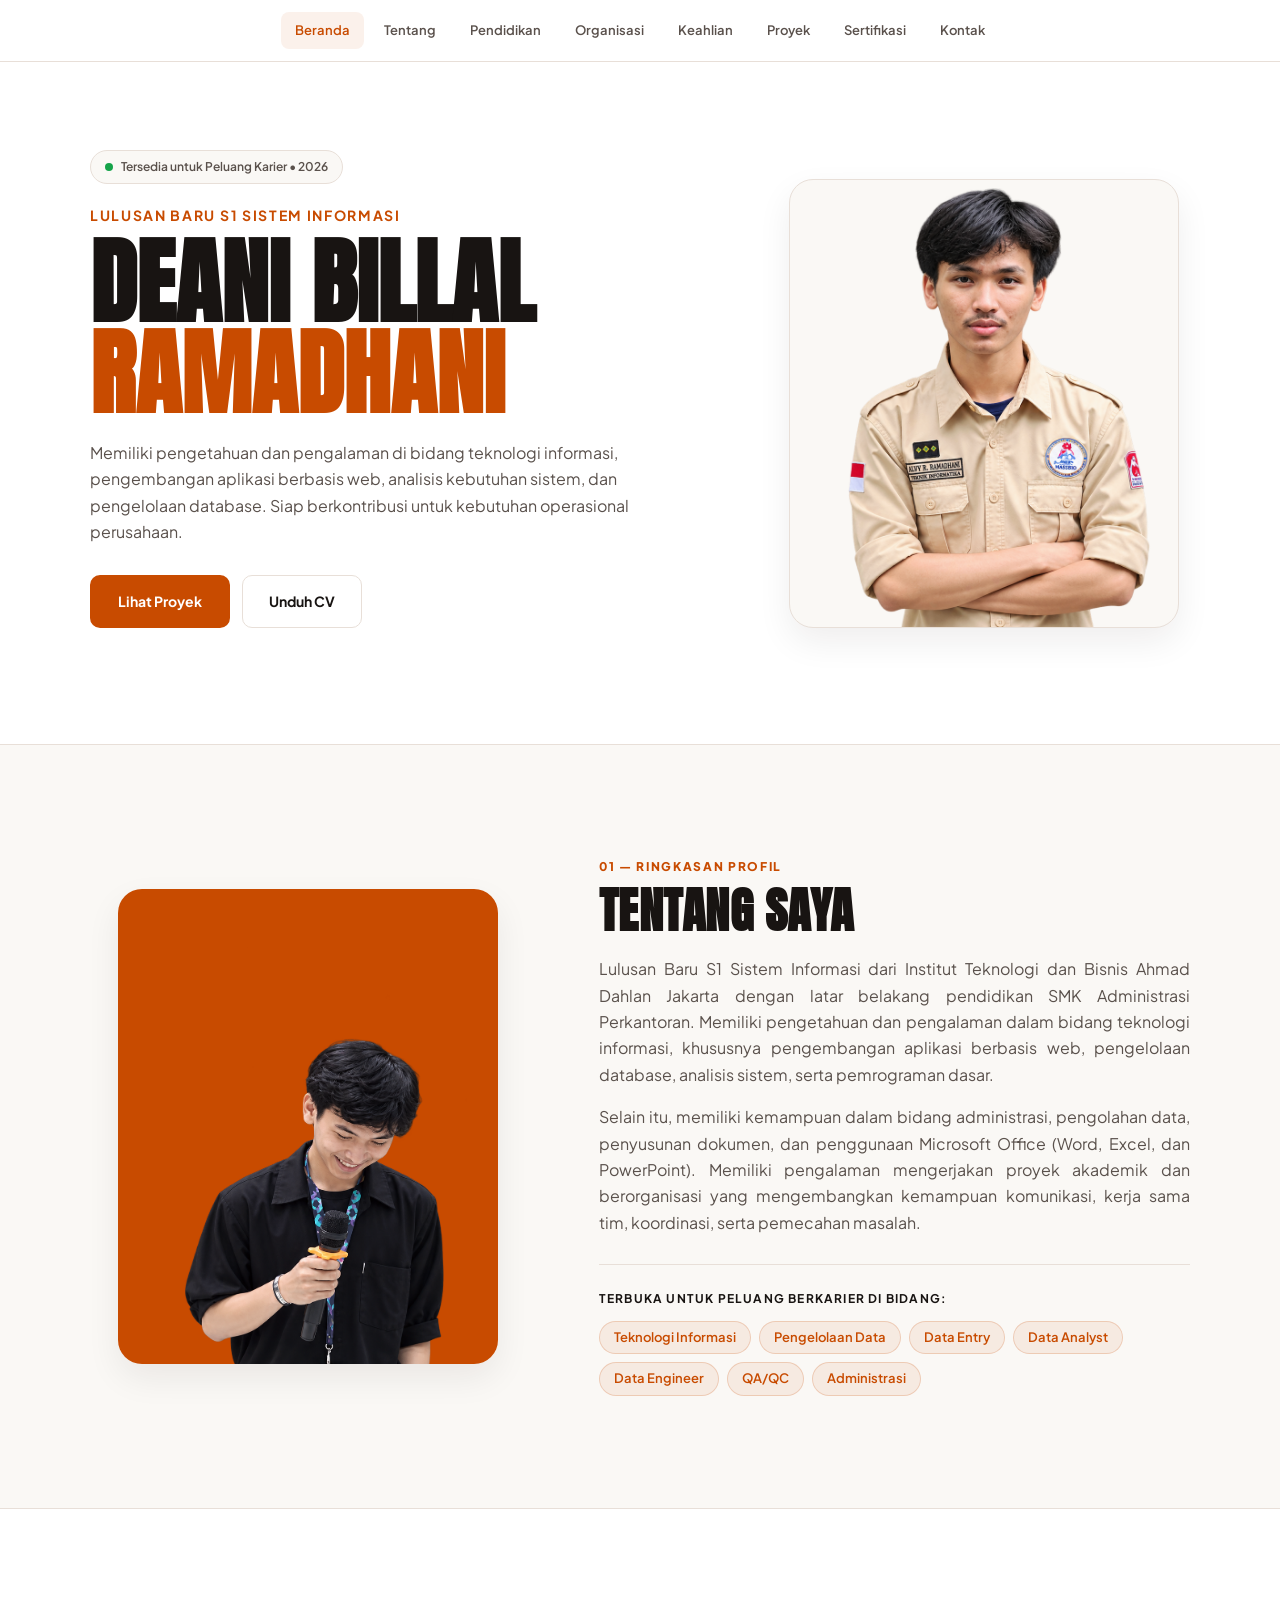
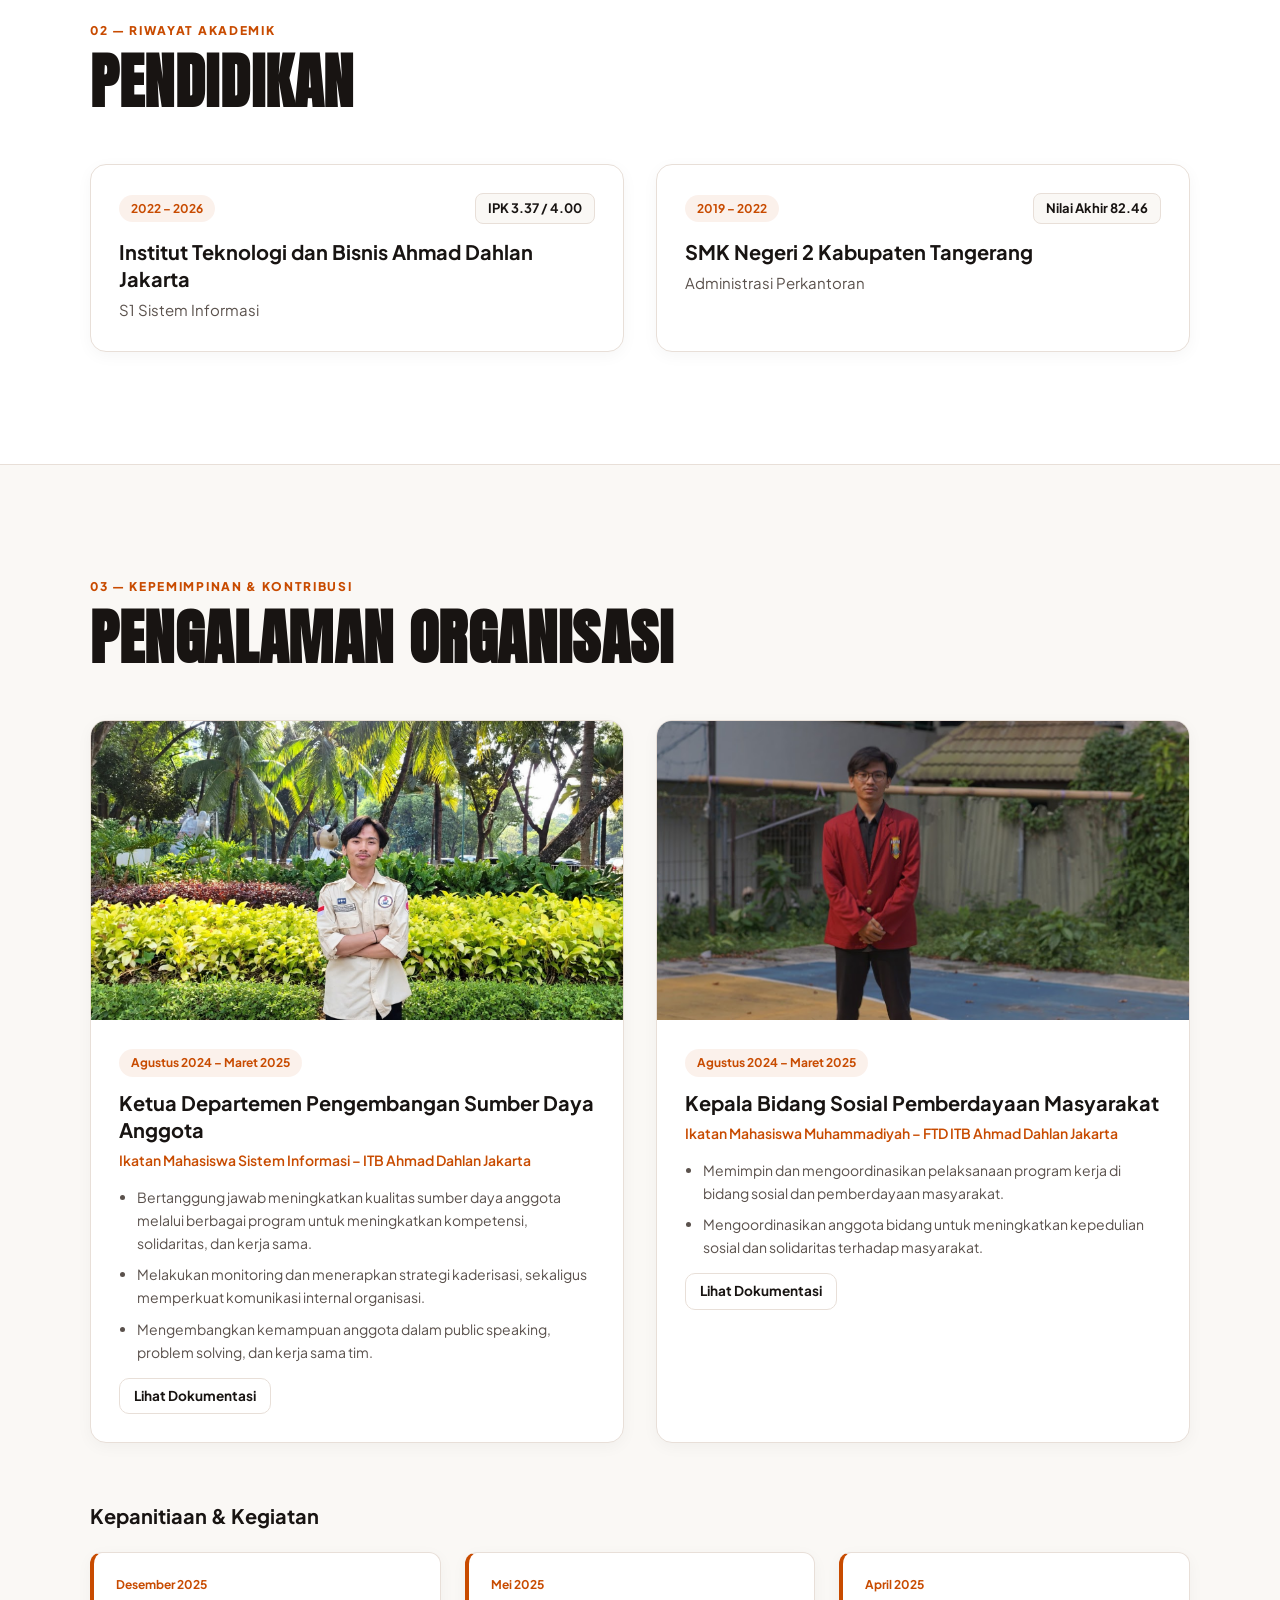
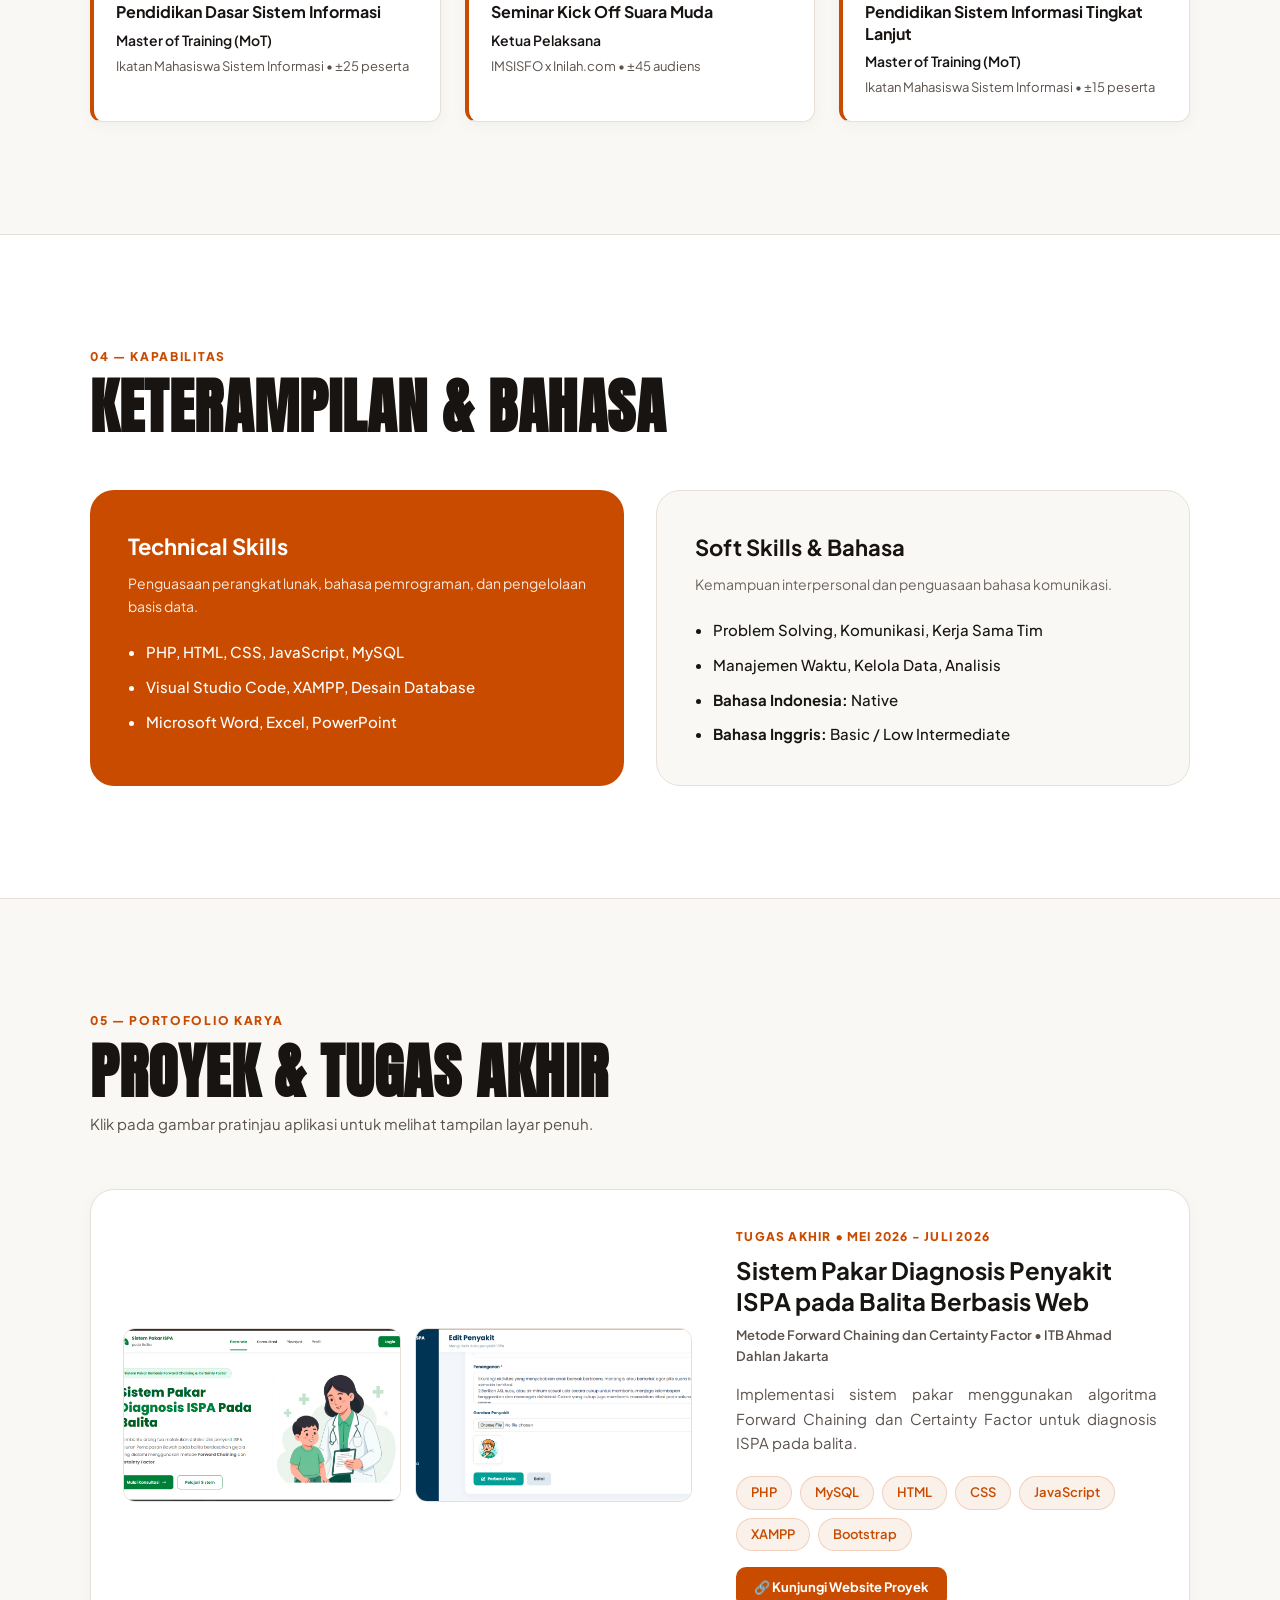
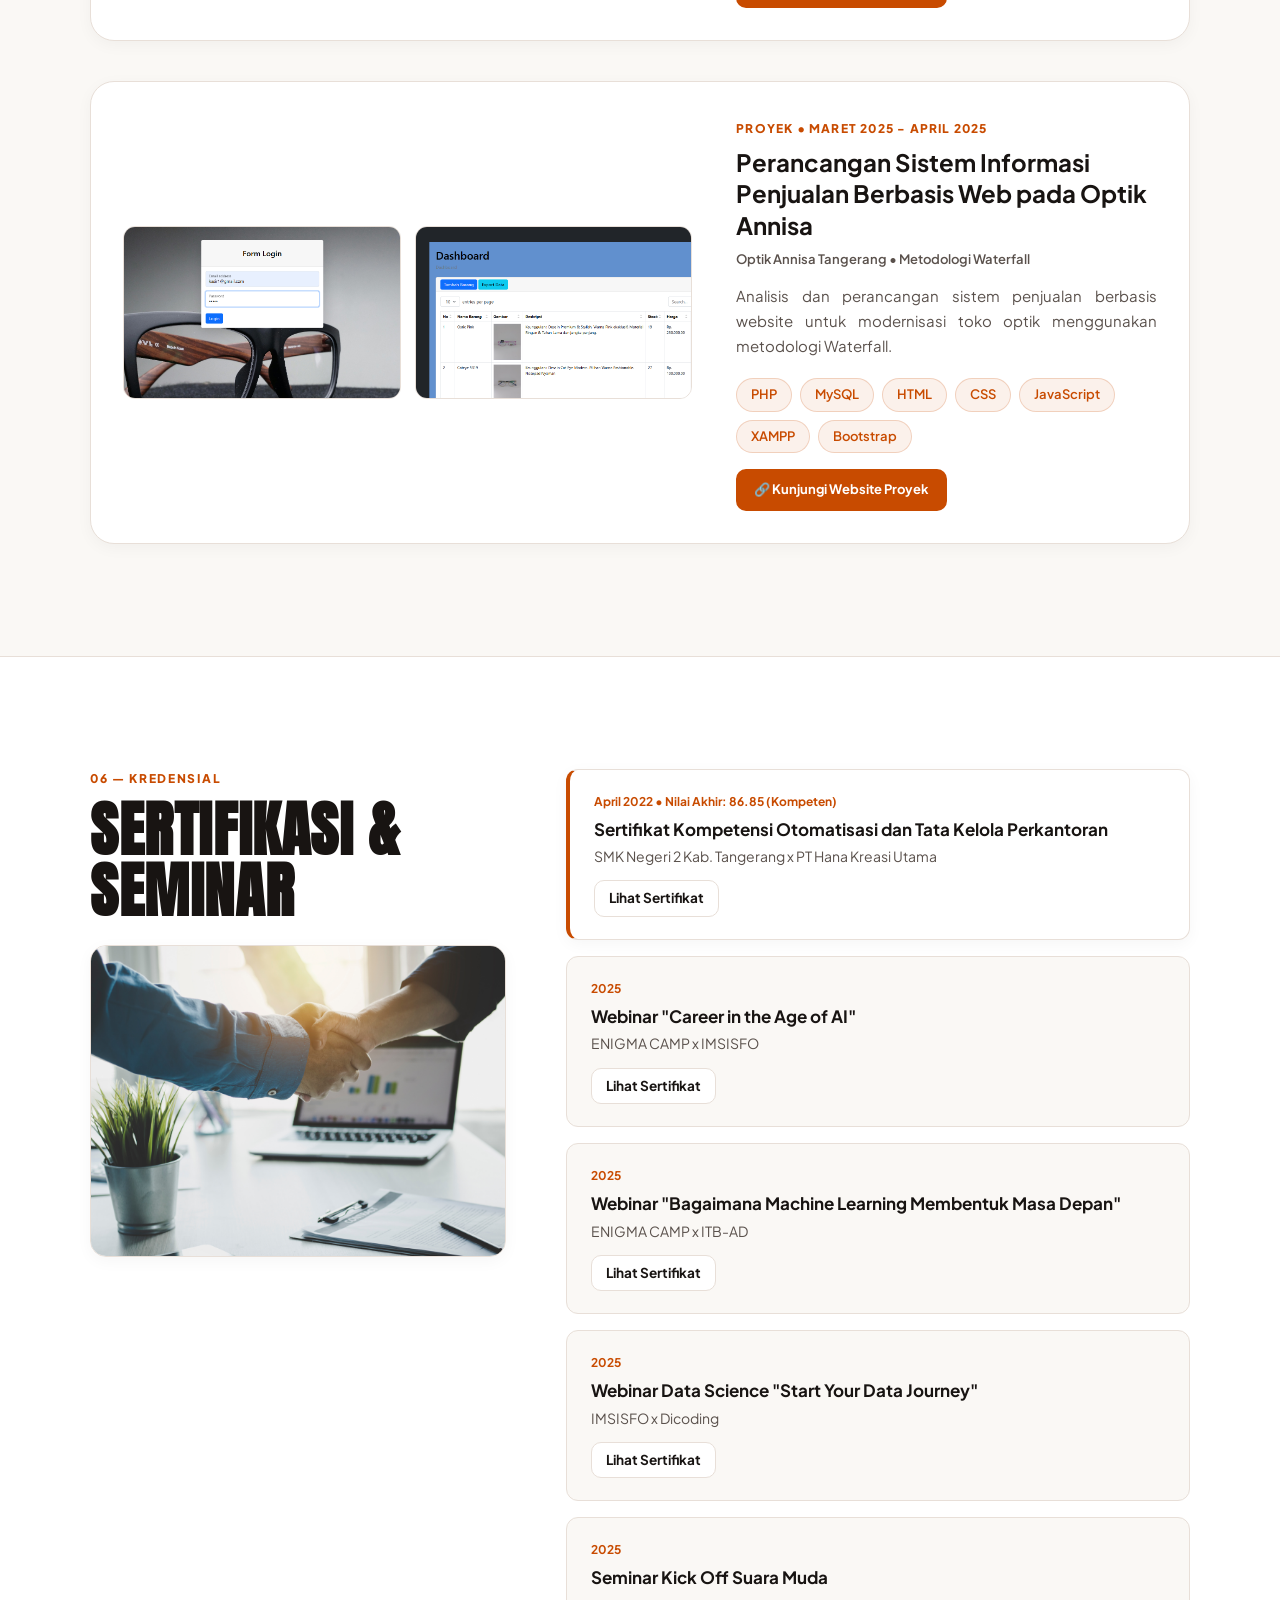
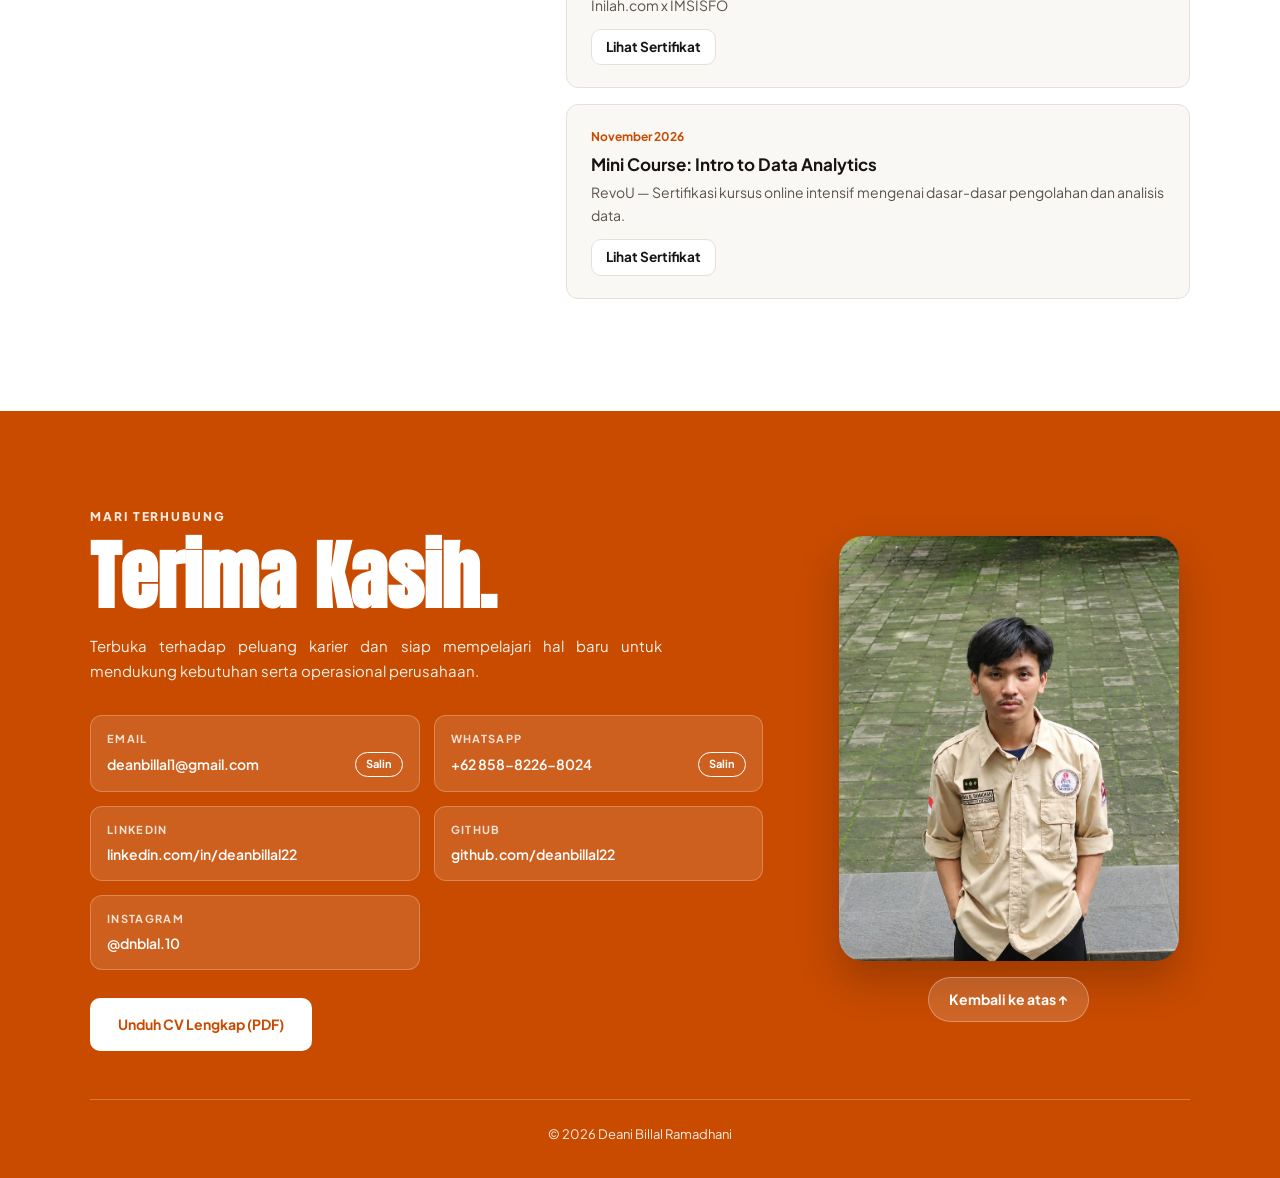
==== commit 41fea41d: "Add fullscreen lightbox for organization galleries" ====
--- a/index.html
+++ b/index.html
@@ -128,6 +128,7 @@
       </div>
 
       <div class="grid-2">
+        <!-- Organisasi IMSISFO -->
         <article class="org-card">
           <div class="org-thumb">
             <img src="images/organisasi-1.jpg" alt="Organisasi IMSISFO">
@@ -141,9 +142,12 @@
               <li>Melakukan monitoring dan menerapkan strategi kaderisasi, sekaligus memperkuat komunikasi internal organisasi.</li>
               <li>Mengembangkan kemampuan anggota dalam public speaking, problem solving, dan kerja sama tim.</li>
             </ul>
-          </div>
-        </article>
-
+            <!-- Tombol Dokumentasi IMSISFO -->
+            <a href="galeri_imsisfo.html" class="btn btn-secondary" style="margin-top: 14px; display: inline-block; padding: 6px 14px; font-size: 0.85rem;">Lihat Dokumentasi</a>
+          </div>
+        </article>
+
+        <!-- Organisasi IMM -->
         <article class="org-card">
           <div class="org-thumb">
             <img src="images/organisasi-2.png" alt="Organisasi IMM" style="object-position: 50% 25%;">
@@ -156,6 +160,8 @@
               <li>Memimpin dan mengoordinasikan pelaksanaan program kerja di bidang sosial dan pemberdayaan masyarakat.</li>
               <li>Mengoordinasikan anggota bidang untuk meningkatkan kepedulian sosial dan solidaritas terhadap masyarakat.</li>
             </ul>
+            <!-- Tombol Dokumentasi IMM -->
+            <a href="galeri_imm.html" class="btn btn-secondary" style="margin-top: 14px; display: inline-block; padding: 6px 14px; font-size: 0.85rem;">Lihat Dokumentasi</a>
           </div>
         </article>
       </div>
@@ -307,30 +313,42 @@
             <span class="cert-time">April 2022 • Nilai Akhir: 86.85 (Kompeten)</span>
             <h3>Sertifikat Kompetensi Otomatisasi dan Tata Kelola Perkantoran</h3>
             <p>SMK Negeri 2 Kab. Tangerang x PT Hana Kreasi Utama</p>
+            <a href="images/sertifikasi.pdf" target="_blank" class="btn btn-secondary" style="margin-top: 12px; display: inline-block; padding: 6px 14px; font-size: 0.85rem;">Lihat Sertifikat</a>
           </article>
 
           <article class="cert-item">
             <span class="cert-time">2025</span>
             <h3>Webinar "Career in the Age of AI"</h3>
             <p>ENIGMA CAMP x IMSISFO</p>
+            <a href="images/sertif1.pdf" target="_blank" class="btn btn-secondary" style="margin-top: 12px; display: inline-block; padding: 6px 14px; font-size: 0.85rem;">Lihat Sertifikat</a>
           </article>
 
           <article class="cert-item">
             <span class="cert-time">2025</span>
             <h3>Webinar "Bagaimana Machine Learning Membentuk Masa Depan"</h3>
             <p>ENIGMA CAMP x ITB-AD</p>
+            <a href="images/sertif2.png" target="_blank" class="btn btn-secondary" style="margin-top: 12px; display: inline-block; padding: 6px 14px; font-size: 0.85rem;">Lihat Sertifikat</a>
           </article>
 
           <article class="cert-item">
             <span class="cert-time">2025</span>
             <h3>Webinar Data Science "Start Your Data Journey"</h3>
             <p>IMSISFO x Dicoding</p>
+            <a href="images/sertif3.pdf" target="_blank" class="btn btn-secondary" style="margin-top: 12px; display: inline-block; padding: 6px 14px; font-size: 0.85rem;">Lihat Sertifikat</a>
           </article>
 
           <article class="cert-item">
             <span class="cert-time">2025</span>
             <h3>Seminar Kick Off Suara Muda</h3>
             <p>Inilah.com x IMSISFO</p>
+            <a href="images/sertif4.pdf" target="_blank" class="btn btn-secondary" style="margin-top: 12px; display: inline-block; padding: 6px 14px; font-size: 0.85rem;">Lihat Sertifikat</a>
+          </article>
+
+          <article class="cert-item">
+            <span class="cert-time">November 2026</span>
+            <h3>Mini Course: Intro to Data Analytics</h3>
+            <p>RevoU — Sertifikasi kursus online intensif mengenai dasar-dasar pengolahan dan analisis data.</p>
+            <a href="images/sertif5.pdf" target="_blank" class="btn btn-secondary" style="margin-top: 12px; display: inline-block; padding: 6px 14px; font-size: 0.85rem;">Lihat Sertifikat</a>
           </article>
         </div>
       </div>
@@ -372,7 +390,6 @@
               </div>
             </div>
 
-            <!-- TAMBAHKAN KODE INI UNTUK GITHUB -->
             <div class="contact-card">
               <span class="c-label">GitHub</span>
               <div class="c-row">
@@ -380,7 +397,6 @@
               </div>
             </div>
 
-            <!-- KODE INSTAGRAM (Pastikan sudah ada atau sesuaikan link-nya) -->
             <div class="contact-card">
               <span class="c-label">Instagram</span>
               <div class="c-row">
@@ -398,14 +414,12 @@
           <div class="footer-photo">
             <img src="images/penutup.jpg" alt="Deani Billal Ramadhani">
           </div>
-          <!-- Tombol kembali ke atas dipindah ke sini (di bawah foto) -->
           <div class="footer-back-to-top">
             <a href="#beranda" class="btn-back-top">Kembali ke atas ↑</a>
           </div>
         </div>
       </div>
 
-      <!-- Teks hak cipta diatur agar berada di tengah -->
       <div class="footer-bar center-bar">
         <span>© 2026 Deani Billal Ramadhani</span>
       </div>
